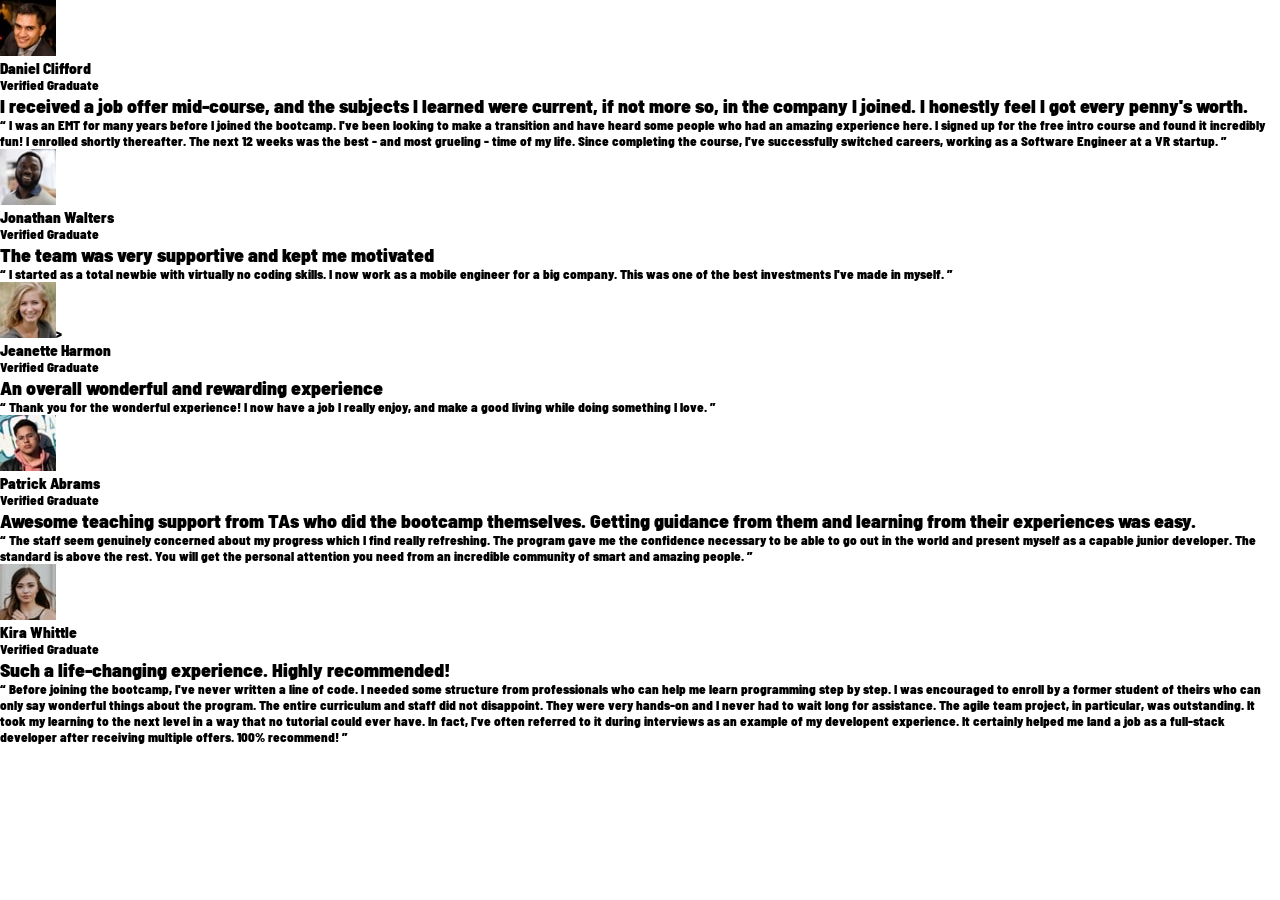
==== index.html @ 1f9cf1fa "startet oppgave" ====
<!DOCTYPE html>
<html lang="en">
<head>
    <meta charset="UTF-8">
    <meta name="viewport" content="width=device-width, initial-scale=1.0">
    <title>Frontend Mentor | Simona</title>
    <link rel="stylesheet" href="style.css">
</head>
<body>
    <section class="finestra-commenti" id="primo">
        <img src="./images/image-daniel.jpg" alt="user Daniel avatar" class="avatar">
        <h3>Daniel Clifford</h3>
        <p class="titolo">Verified Graduate</p>
        <h2>  I received a job offer mid-course, and the subjects I learned were current, if not more so, 
  in the company I joined. I honestly feel I got every penny's worth.</h2>
        <p class="commento">  “ I was an EMT for many years before I joined the bootcamp. I've been looking to make a 
  transition and have heard some people who had an amazing experience here. I signed up 
  for the free intro course and found it incredibly fun! I enrolled shortly thereafter. 
  The next 12 weeks was the best - and most grueling - time of my life. Since completing 
  the course, I've successfully switched careers, working as a Software Engineer at a VR startup. ”</p>
    </section>

    <section class="finestra-commenti" id="secondo">
        <img src="./images/image-jonathan.jpg" alt="user Jonathan avatar" class="avatar">
        <h3>Jonathan Walters</h3>
        <p class="titolo">Verified Graduate</p>
        <h2>The team was very supportive and kept me motivated</h2>
        <p class="commento">  “ I started as a total newbie with virtually no coding skills. I now work as a mobile engineer 
  for a big company. This was one of the best investments I've made in myself. ”</p>
    </section>

    <section class="finestra-commenti" id="terzo">
        <img src="./images/image-jeanette.jpg" alt="user Jeanette avatar" class="avatar">>
        <h3>Jeanette Harmon</h3>
        <p class="titolo">Verified Graduate</p>
        <h2>An overall wonderful and rewarding experience</h2>
        <p class="commento">  “ Thank you for the wonderful experience! I now have a job I really enjoy, and make a good living 
  while doing something I love. ”</p>
    </section>

    <section class="finestra-commenti" id="quarto">
        <img src="./images/image-patrick.jpg" alt="user Patrick avatar" class="avatar">
        <h3>Patrick Abrams</h3>
        <p class="titolo">Verified Graduate</p>
        <h2>Awesome teaching support from TAs who did the bootcamp themselves. Getting guidance from them and 
  learning from their experiences was easy.</h2>
        <p class="commento">  “ The staff seem genuinely concerned about my progress which I find really refreshing. The program 
  gave me the confidence necessary to be able to go out in the world and present myself as a capable 
  junior developer. The standard is above the rest. You will get the personal attention you need from 
  an incredible community of smart and amazing people. ”</p>
    </section>

    <section class="finestra-commenti" id="quinto">
        <img src="./images/image-kira.jpg" alt="user Kira avatar" class="avatar">
        <h3>Kira Whittle</h3>
        <p class="titolo">Verified Graduate</p>
        <h2>Such a life-changing experience. Highly recommended!</h2>
        <p class="commento">  “ Before joining the bootcamp, I've never written a line of code. I needed some structure from 
  professionals who can help me learn programming step by step. I was encouraged to enroll by a former 
  student of theirs who can only say wonderful things about the program. The entire curriculum and staff 
  did not disappoint. They were very hands-on and I never had to wait long for assistance. The agile team 
  project, in particular, was outstanding. It took my learning to the next level in a way that no tutorial 
  could ever have. In fact, I've often referred to it during interviews as an example of my developent 
  experience. It certainly helped me land a job as a full-stack developer after receiving multiple offers. 
  100% recommend! ”</p>
    </section>
</body>
</html>
---- style.css ----
@font-face {
    font-family: "barlow";
    src: url(./font/BarlowSemiCondensed-Black.ttf);
}

* {
    margin: 0;
    padding: 0;
    box-sizing: border-box;
}

body {
    display: grid;
    font-family: "barlow";
    font-size: 13px;
}
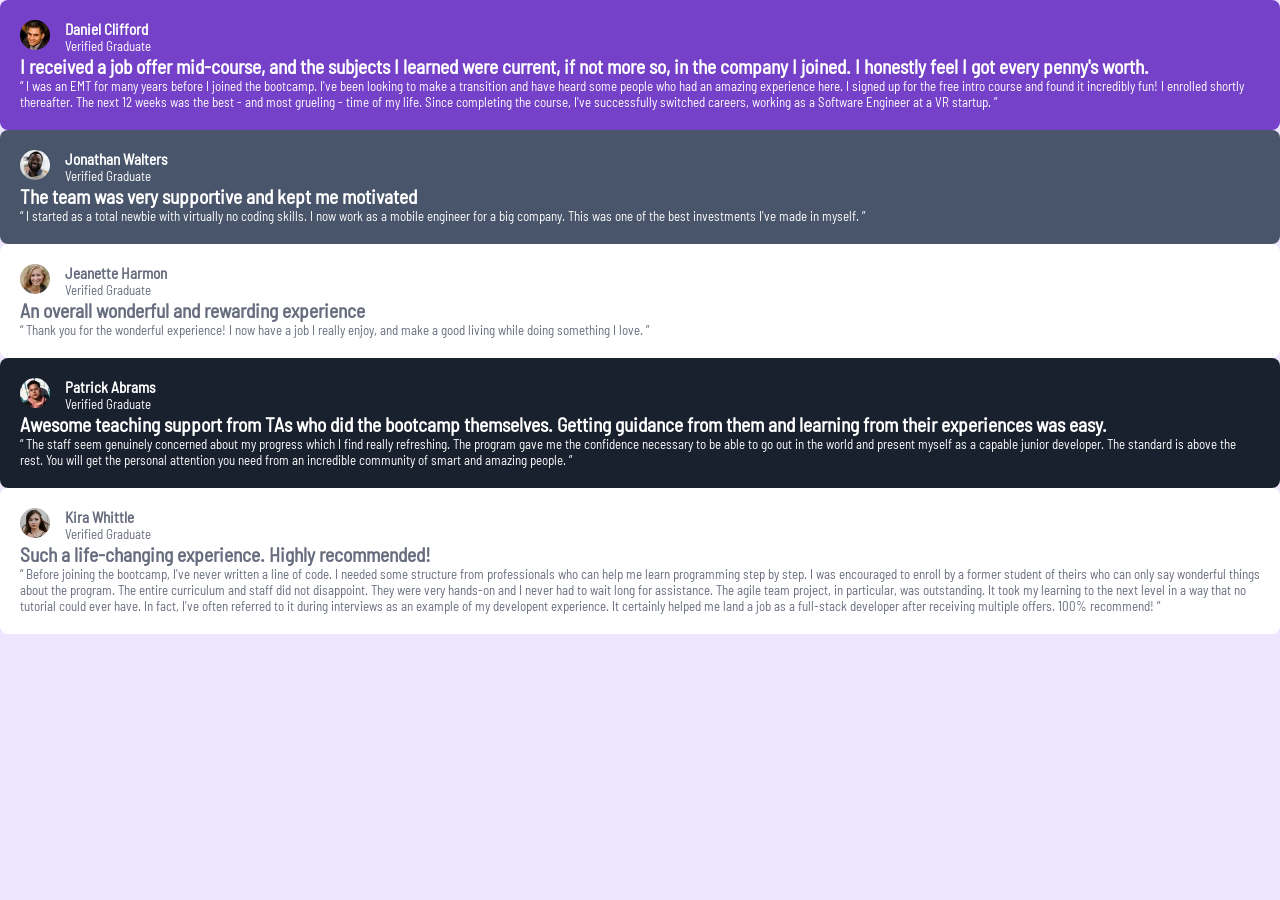
==== commit e8126649: "work in progress" ====
--- a/index.html
+++ b/index.html
@@ -8,9 +8,13 @@
 </head>
 <body>
     <section class="finestra-commenti" id="primo">
-        <img src="./images/image-daniel.jpg" alt="user Daniel avatar" class="avatar">
-        <h3>Daniel Clifford</h3>
-        <p class="titolo">Verified Graduate</p>
+        <div class="profilo">
+            <img src="./images/image-daniel.jpg" alt="user Daniel avatar" class="avatar">
+            <div class="nome-grado">  
+                <h3>Daniel Clifford</h3>
+                <p class="titolo">Verified Graduate</p>
+            </div>
+        </div>
         <h2>  I received a job offer mid-course, and the subjects I learned were current, if not more so, 
   in the company I joined. I honestly feel I got every penny's worth.</h2>
         <p class="commento">  “ I was an EMT for many years before I joined the bootcamp. I've been looking to make a 
@@ -21,27 +25,39 @@
     </section>
 
     <section class="finestra-commenti" id="secondo">
-        <img src="./images/image-jonathan.jpg" alt="user Jonathan avatar" class="avatar">
-        <h3>Jonathan Walters</h3>
-        <p class="titolo">Verified Graduate</p>
+        <div class="profilo">
+            <img src="./images/image-jonathan.jpg" alt="user Jonathan avatar" class="avatar">
+            <div class="nome-grado">
+                <h3>Jonathan Walters</h3>
+                <p class="titolo">Verified Graduate</p>
+            </div>
+        </div>
         <h2>The team was very supportive and kept me motivated</h2>
         <p class="commento">  “ I started as a total newbie with virtually no coding skills. I now work as a mobile engineer 
   for a big company. This was one of the best investments I've made in myself. ”</p>
     </section>
 
     <section class="finestra-commenti" id="terzo">
-        <img src="./images/image-jeanette.jpg" alt="user Jeanette avatar" class="avatar">>
-        <h3>Jeanette Harmon</h3>
-        <p class="titolo">Verified Graduate</p>
+        <div class="profilo">
+            <img src="./images/image-jeanette.jpg" alt="user Jeanette avatar" class="avatar">
+            <div class="nome-grado">
+                <h3>Jeanette Harmon</h3>
+                <p class="titolo">Verified Graduate</p>
+            </div>
+        </div>
         <h2>An overall wonderful and rewarding experience</h2>
         <p class="commento">  “ Thank you for the wonderful experience! I now have a job I really enjoy, and make a good living 
   while doing something I love. ”</p>
     </section>
 
     <section class="finestra-commenti" id="quarto">
-        <img src="./images/image-patrick.jpg" alt="user Patrick avatar" class="avatar">
-        <h3>Patrick Abrams</h3>
-        <p class="titolo">Verified Graduate</p>
+        <div class="profilo">
+            <img src="./images/image-patrick.jpg" alt="user Patrick avatar" class="avatar">
+            <div class="nome-grado"> 
+                <h3>Patrick Abrams</h3>
+                <p class="titolo">Verified Graduate</p>
+            </div>
+        </div>
         <h2>Awesome teaching support from TAs who did the bootcamp themselves. Getting guidance from them and 
   learning from their experiences was easy.</h2>
         <p class="commento">  “ The staff seem genuinely concerned about my progress which I find really refreshing. The program 
@@ -51,9 +67,13 @@
     </section>
 
     <section class="finestra-commenti" id="quinto">
-        <img src="./images/image-kira.jpg" alt="user Kira avatar" class="avatar">
-        <h3>Kira Whittle</h3>
-        <p class="titolo">Verified Graduate</p>
+        <div class="profilo">
+            <img src="./images/image-kira.jpg" alt="user Kira avatar" class="avatar">
+            <div class="nome-grado">
+                <h3>Kira Whittle</h3>
+                <p class="titolo">Verified Graduate</p>
+            </div>
+        </div>
         <h2>Such a life-changing experience. Highly recommended!</h2>
         <p class="commento">  “ Before joining the bootcamp, I've never written a line of code. I needed some structure from 
   professionals who can help me learn programming step by step. I was encouraged to enroll by a former 
--- a/style.css
+++ b/style.css
@@ -1,6 +1,6 @@
 @font-face {
     font-family: "barlow";
-    src: url(./font/BarlowSemiCondensed-Black.ttf);
+    src: url(./font/BarlowSemiCondensed-Regular.ttf);
 }
 
 * {
@@ -13,4 +13,41 @@
     display: grid;
     font-family: "barlow";
     font-size: 13px;
+    
+    background-color: hsl(260, 100%, 95%);
+    color: hsl(0, 0%, 100%);
+}
+
+.finestra-commenti {
+    border-radius: 8px;
+    padding: 20px;
+}
+
+.avatar {
+    border-radius: 50%;
+    width: 30px;
+    height: 30px;
+}
+
+.profilo {
+    display: flex;
+    flex-direction: row;
+    gap: 15px;
+}
+
+#primo {
+    background-color: hsl(263, 55%, 52%);
+}
+
+#secondo {
+    background-color: hsl(217, 19%, 35%);
+}
+
+#terzo, #quinto {
+    background-color: hsl(0, 0%, 100%);
+    color: hsl(224, 10%, 45%);
+}
+
+#quarto {
+    background-color: hsl(219, 29%, 14%);
 }
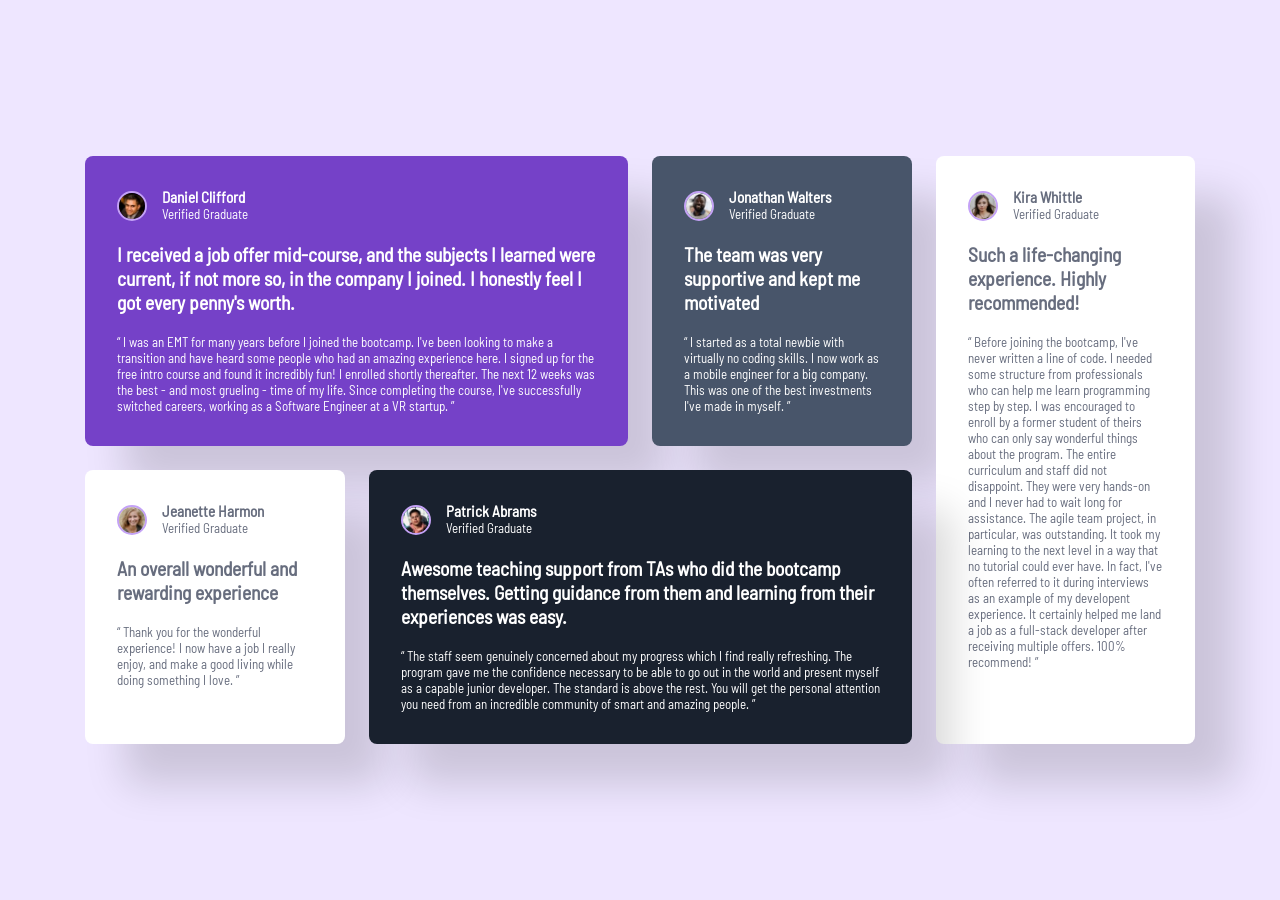
==== commit 8da1e286: "fikset størrelsenenog plassering" ====
--- a/index.html
+++ b/index.html
@@ -7,6 +7,7 @@
     <link rel="stylesheet" href="style.css">
 </head>
 <body>
+    <main class="testimonianze">
     <section class="finestra-commenti" id="primo">
         <div class="profilo">
             <img src="./images/image-daniel.jpg" alt="user Daniel avatar" class="avatar">
@@ -37,36 +38,8 @@
   for a big company. This was one of the best investments I've made in myself. ”</p>
     </section>
 
-    <section class="finestra-commenti" id="terzo">
-        <div class="profilo">
-            <img src="./images/image-jeanette.jpg" alt="user Jeanette avatar" class="avatar">
-            <div class="nome-grado">
-                <h3>Jeanette Harmon</h3>
-                <p class="titolo">Verified Graduate</p>
-            </div>
-        </div>
-        <h2>An overall wonderful and rewarding experience</h2>
-        <p class="commento">  “ Thank you for the wonderful experience! I now have a job I really enjoy, and make a good living 
-  while doing something I love. ”</p>
-    </section>
 
-    <section class="finestra-commenti" id="quarto">
-        <div class="profilo">
-            <img src="./images/image-patrick.jpg" alt="user Patrick avatar" class="avatar">
-            <div class="nome-grado"> 
-                <h3>Patrick Abrams</h3>
-                <p class="titolo">Verified Graduate</p>
-            </div>
-        </div>
-        <h2>Awesome teaching support from TAs who did the bootcamp themselves. Getting guidance from them and 
-  learning from their experiences was easy.</h2>
-        <p class="commento">  “ The staff seem genuinely concerned about my progress which I find really refreshing. The program 
-  gave me the confidence necessary to be able to go out in the world and present myself as a capable 
-  junior developer. The standard is above the rest. You will get the personal attention you need from 
-  an incredible community of smart and amazing people. ”</p>
-    </section>
-
-    <section class="finestra-commenti" id="quinto">
+        <section class="finestra-commenti" id="terzo">
         <div class="profilo">
             <img src="./images/image-kira.jpg" alt="user Kira avatar" class="avatar">
             <div class="nome-grado">
@@ -84,5 +57,37 @@
   experience. It certainly helped me land a job as a full-stack developer after receiving multiple offers. 
   100% recommend! ”</p>
     </section>
+
+
+    <section class="finestra-commenti" id="quarto">
+        <div class="profilo">
+            <img src="./images/image-jeanette.jpg" alt="user Jeanette avatar" class="avatar">
+            <div class="nome-grado">
+                <h3>Jeanette Harmon</h3>
+                <p class="titolo">Verified Graduate</p>
+            </div>
+        </div>
+        <h2>An overall wonderful and rewarding experience</h2>
+        <p class="commento">  “ Thank you for the wonderful experience! I now have a job I really enjoy, and make a good living 
+  while doing something I love. ”</p>
+    </section>
+
+    <section class="finestra-commenti" id="quinto">
+        <div class="profilo">
+            <img src="./images/image-patrick.jpg" alt="user Patrick avatar" class="avatar">
+            <div class="nome-grado"> 
+                <h3>Patrick Abrams</h3>
+                <p class="titolo">Verified Graduate</p>
+            </div>
+        </div>
+        <h2>Awesome teaching support from TAs who did the bootcamp themselves. Getting guidance from them and 
+  learning from their experiences was easy.</h2>
+        <p class="commento">  “ The staff seem genuinely concerned about my progress which I find really refreshing. The program 
+  gave me the confidence necessary to be able to go out in the world and present myself as a capable 
+  junior developer. The standard is above the rest. You will get the personal attention you need from 
+  an incredible community of smart and amazing people. ”</p>
+    </section>
+
+</main>
 </body>
 </html>
--- a/style.css
+++ b/style.css
@@ -10,44 +10,85 @@
 }
 
 body {
-    display: grid;
     font-family: "barlow";
     font-size: 13px;
-    
     background-color: hsl(260, 100%, 95%);
     color: hsl(0, 0%, 100%);
+
+    display: grid;
+    min-height: 100vh;
+    place-content: center;
+    padding: 20;
+
+}
+
+.testimonianze {
+    display: grid;
+    grid-template-columns: repeat(4, 1fr);
+    gap: 24px;
+    max-width: 1110px;
+    width: 100%;
 }
 
 .finestra-commenti {
     border-radius: 8px;
-    padding: 20px;
+    padding: 32px;
+    box-shadow: 40px 40px 40px  rgba(0, 0, 0, 0.15);
 }
 
 .avatar {
     border-radius: 50%;
+    border: 2px solid hsl(264, 82%, 80%);
     width: 30px;
     height: 30px;
+    margin-top: 3px;
 }
 
 .profilo {
     display: flex;
     flex-direction: row;
     gap: 15px;
+    padding-bottom: 20px;
+}
+
+h2 {
+    padding-bottom: 20px;
 }
 
 #primo {
     background-color: hsl(263, 55%, 52%);
+    grid-column: span 2;
+    /* width: 525px; */
 }
 
 #secondo {
     background-color: hsl(217, 19%, 35%);
+    grid-column: span 1;
+    /* width: 250px; */
 }
 
-#terzo, #quinto {
+#terzo, #quarto {
     background-color: hsl(0, 0%, 100%);
     color: hsl(224, 10%, 45%);
 }
 
 #quarto {
+    grid-column: 1;
+    /* width: 245px; */
+}
+
+#terzo {
+    grid-column: 4;
+    grid-row: span 2;
+    /* width: 255px; */
+}
+
+#quinto {
+
     background-color: hsl(219, 29%, 14%);
-}+    grid-column: span 2;
+    /* width: 530px; */
+
+}
+
+/*  
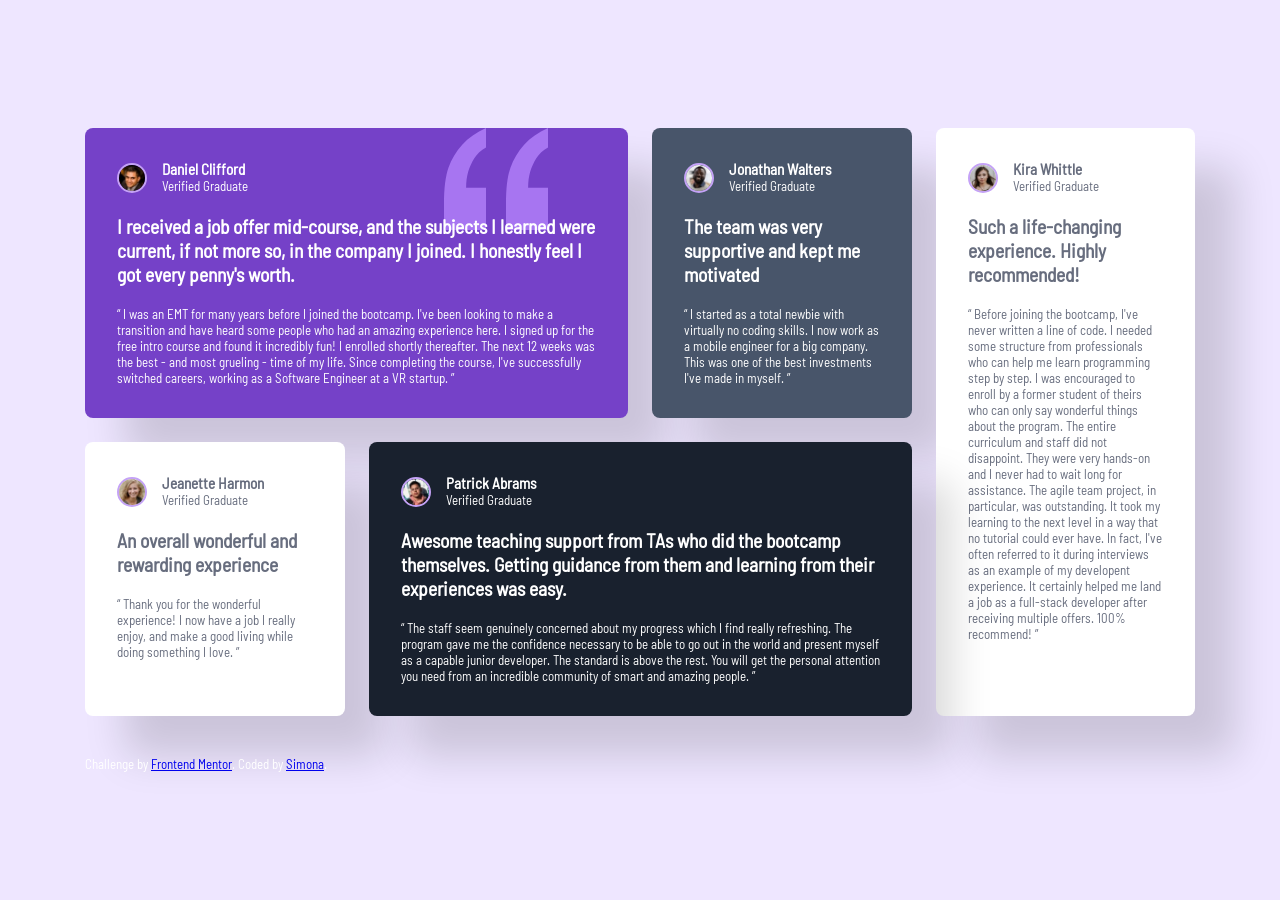
==== commit e46cc953: "tilsatt icon og ryddet litt i html" ====
--- a/index.html
+++ b/index.html
@@ -4,90 +4,99 @@
     <meta charset="UTF-8">
     <meta name="viewport" content="width=device-width, initial-scale=1.0">
     <title>Frontend Mentor | Simona</title>
+    <link rel="icon" type="image/png" sizes="32x32" href="./images/favicon-32x32.png">
     <link rel="stylesheet" href="style.css">
 </head>
+
 <body>
+
     <main class="testimonianze">
-    <section class="finestra-commenti" id="primo">
-        <div class="profilo">
-            <img src="./images/image-daniel.jpg" alt="user Daniel avatar" class="avatar">
-            <div class="nome-grado">  
-                <h3>Daniel Clifford</h3>
-                <p class="titolo">Verified Graduate</p>
+
+        <section class="finestra-commenti" id="primo">
+            <div class="profilo">
+                <img src="./images/image-daniel.jpg" alt="user Daniel avatar" class="avatar">
+                <div class="nome-grado">  
+                    <h3>Daniel Clifford</h3>
+                    <p class="titolo">Verified Graduate</p>
+                </div>
             </div>
-        </div>
-        <h2>  I received a job offer mid-course, and the subjects I learned were current, if not more so, 
-  in the company I joined. I honestly feel I got every penny's worth.</h2>
-        <p class="commento">  “ I was an EMT for many years before I joined the bootcamp. I've been looking to make a 
-  transition and have heard some people who had an amazing experience here. I signed up 
-  for the free intro course and found it incredibly fun! I enrolled shortly thereafter. 
-  The next 12 weeks was the best - and most grueling - time of my life. Since completing 
-  the course, I've successfully switched careers, working as a Software Engineer at a VR startup. ”</p>
-    </section>
+            <h2>  I received a job offer mid-course, and the subjects I learned were current, if not more so, 
+            in the company I joined. I honestly feel I got every penny's worth.</h2>
+            <p class="commento">  “ I was an EMT for many years before I joined the bootcamp. I've been looking to make a 
+            transition and have heard some people who had an amazing experience here. I signed up 
+            for the free intro course and found it incredibly fun! I enrolled shortly thereafter. 
+            The next 12 weeks was the best - and most grueling - time of my life. Since completing 
+            the course, I've successfully switched careers, working as a Software Engineer at a VR startup. ”</p>
+        </section>
 
-    <section class="finestra-commenti" id="secondo">
-        <div class="profilo">
-            <img src="./images/image-jonathan.jpg" alt="user Jonathan avatar" class="avatar">
-            <div class="nome-grado">
-                <h3>Jonathan Walters</h3>
-                <p class="titolo">Verified Graduate</p>
+        <section class="finestra-commenti" id="secondo">
+            <div class="profilo">
+                <img src="./images/image-jonathan.jpg" alt="user Jonathan avatar" class="avatar">
+                <div class="nome-grado">
+                    <h3>Jonathan Walters</h3>
+                    <p class="titolo">Verified Graduate</p>
+                </div>
             </div>
-        </div>
-        <h2>The team was very supportive and kept me motivated</h2>
-        <p class="commento">  “ I started as a total newbie with virtually no coding skills. I now work as a mobile engineer 
-  for a big company. This was one of the best investments I've made in myself. ”</p>
-    </section>
-
+            <h2>The team was very supportive and kept me motivated</h2>
+            <p class="commento">  “ I started as a total newbie with virtually no coding skills. I now work as a mobile engineer 
+            for a big company. This was one of the best investments I've made in myself. ”</p>
+        </section>
 
         <section class="finestra-commenti" id="terzo">
-        <div class="profilo">
-            <img src="./images/image-kira.jpg" alt="user Kira avatar" class="avatar">
-            <div class="nome-grado">
-                <h3>Kira Whittle</h3>
-                <p class="titolo">Verified Graduate</p>
+            <div class="profilo">
+                <img src="./images/image-kira.jpg" alt="user Kira avatar" class="avatar">
+                <div class="nome-grado">
+                    <h3>Kira Whittle</h3>
+                    <p class="titolo">Verified Graduate</p>
+                </div>
             </div>
-        </div>
-        <h2>Such a life-changing experience. Highly recommended!</h2>
-        <p class="commento">  “ Before joining the bootcamp, I've never written a line of code. I needed some structure from 
-  professionals who can help me learn programming step by step. I was encouraged to enroll by a former 
-  student of theirs who can only say wonderful things about the program. The entire curriculum and staff 
-  did not disappoint. They were very hands-on and I never had to wait long for assistance. The agile team 
-  project, in particular, was outstanding. It took my learning to the next level in a way that no tutorial 
-  could ever have. In fact, I've often referred to it during interviews as an example of my developent 
-  experience. It certainly helped me land a job as a full-stack developer after receiving multiple offers. 
-  100% recommend! ”</p>
-    </section>
+            <h2>Such a life-changing experience. Highly recommended!</h2>
+            <p class="commento">  “ Before joining the bootcamp, I've never written a line of code. I needed some structure from 
+            professionals who can help me learn programming step by step. I was encouraged to enroll by a former 
+            student of theirs who can only say wonderful things about the program. The entire curriculum and staff 
+            did not disappoint. They were very hands-on and I never had to wait long for assistance. The agile team 
+            project, in particular, was outstanding. It took my learning to the next level in a way that no tutorial 
+            could ever have. In fact, I've often referred to it during interviews as an example of my developent 
+            experience. It certainly helped me land a job as a full-stack developer after receiving multiple offers. 
+            100% recommend! ”</p>
+        </section>
 
+        <section class="finestra-commenti" id="quarto">
+            <div class="profilo">
+                <img src="./images/image-jeanette.jpg" alt="user Jeanette avatar" class="avatar">
+                <div class="nome-grado">
+                    <h3>Jeanette Harmon</h3>
+                    <p class="titolo">Verified Graduate</p>
+                </div>
+            </div>
+            <h2>An overall wonderful and rewarding experience</h2>
+            <p class="commento">  “ Thank you for the wonderful experience! I now have a job I really enjoy, and make a good living 
+            while doing something I love. ”</p>
+        </section>
 
-    <section class="finestra-commenti" id="quarto">
-        <div class="profilo">
-            <img src="./images/image-jeanette.jpg" alt="user Jeanette avatar" class="avatar">
-            <div class="nome-grado">
-                <h3>Jeanette Harmon</h3>
-                <p class="titolo">Verified Graduate</p>
+        <section class="finestra-commenti" id="quinto">
+            <div class="profilo">
+                <img src="./images/image-patrick.jpg" alt="user Patrick avatar" class="avatar">
+                <div class="nome-grado"> 
+                    <h3>Patrick Abrams</h3>
+                    <p class="titolo">Verified Graduate</p>
+                </div>
             </div>
-        </div>
-        <h2>An overall wonderful and rewarding experience</h2>
-        <p class="commento">  “ Thank you for the wonderful experience! I now have a job I really enjoy, and make a good living 
-  while doing something I love. ”</p>
-    </section>
-
-    <section class="finestra-commenti" id="quinto">
-        <div class="profilo">
-            <img src="./images/image-patrick.jpg" alt="user Patrick avatar" class="avatar">
-            <div class="nome-grado"> 
-                <h3>Patrick Abrams</h3>
-                <p class="titolo">Verified Graduate</p>
-            </div>
-        </div>
-        <h2>Awesome teaching support from TAs who did the bootcamp themselves. Getting guidance from them and 
-  learning from their experiences was easy.</h2>
-        <p class="commento">  “ The staff seem genuinely concerned about my progress which I find really refreshing. The program 
-  gave me the confidence necessary to be able to go out in the world and present myself as a capable 
-  junior developer. The standard is above the rest. You will get the personal attention you need from 
-  an incredible community of smart and amazing people. ”</p>
-    </section>
+            <h2>Awesome teaching support from TAs who did the bootcamp themselves. Getting guidance from them and 
+            learning from their experiences was easy.</h2>
+            <p class="commento">  “ The staff seem genuinely concerned about my progress which I find really refreshing. The program 
+            gave me the confidence necessary to be able to go out in the world and present myself as a capable 
+            junior developer. The standard is above the rest. You will get the personal attention you need from 
+            an incredible community of smart and amazing people. ”</p>
+        </section>
 
 </main>
+
+<footer class="attribution">
+    Challenge by <a href="https://www.frontendmentor.io?ref=challenge">Frontend Mentor</a>. 
+    Coded by <a href="#">Simona</a>.
+</footer>
+
 </body>
+
 </html>
--- a/style.css
+++ b/style.css
@@ -58,13 +58,14 @@
 #primo {
     background-color: hsl(263, 55%, 52%);
     grid-column: span 2;
-    /* width: 525px; */
+    background-image: url(./images/bg-pattern-quotation.svg);
+    background-repeat: no-repeat;
+    background-position: top 0 right 80px;
 }
 
 #secondo {
     background-color: hsl(217, 19%, 35%);
     grid-column: span 1;
-    /* width: 250px; */
 }
 
 #terzo, #quarto {
@@ -74,21 +75,31 @@
 
 #quarto {
     grid-column: 1;
-    /* width: 245px; */
 }
 
 #terzo {
     grid-column: 4;
     grid-row: span 2;
-    /* width: 255px; */
 }
 
 #quinto {
-
     background-color: hsl(219, 29%, 14%);
     grid-column: span 2;
-    /* width: 530px; */
-
 }
 
-/*  +
+footer {
+    padding-top: 40px;
+}
+
+
+@media (max-width: 900px) {
+    .testimonianze {
+        grid-template-columns: 1fr;
+    }
+
+    #primo, #secondo, #terzo, #quarto, #quinto {
+        grid-column: span 1;
+        grid-row: span 1;
+    }
+}
